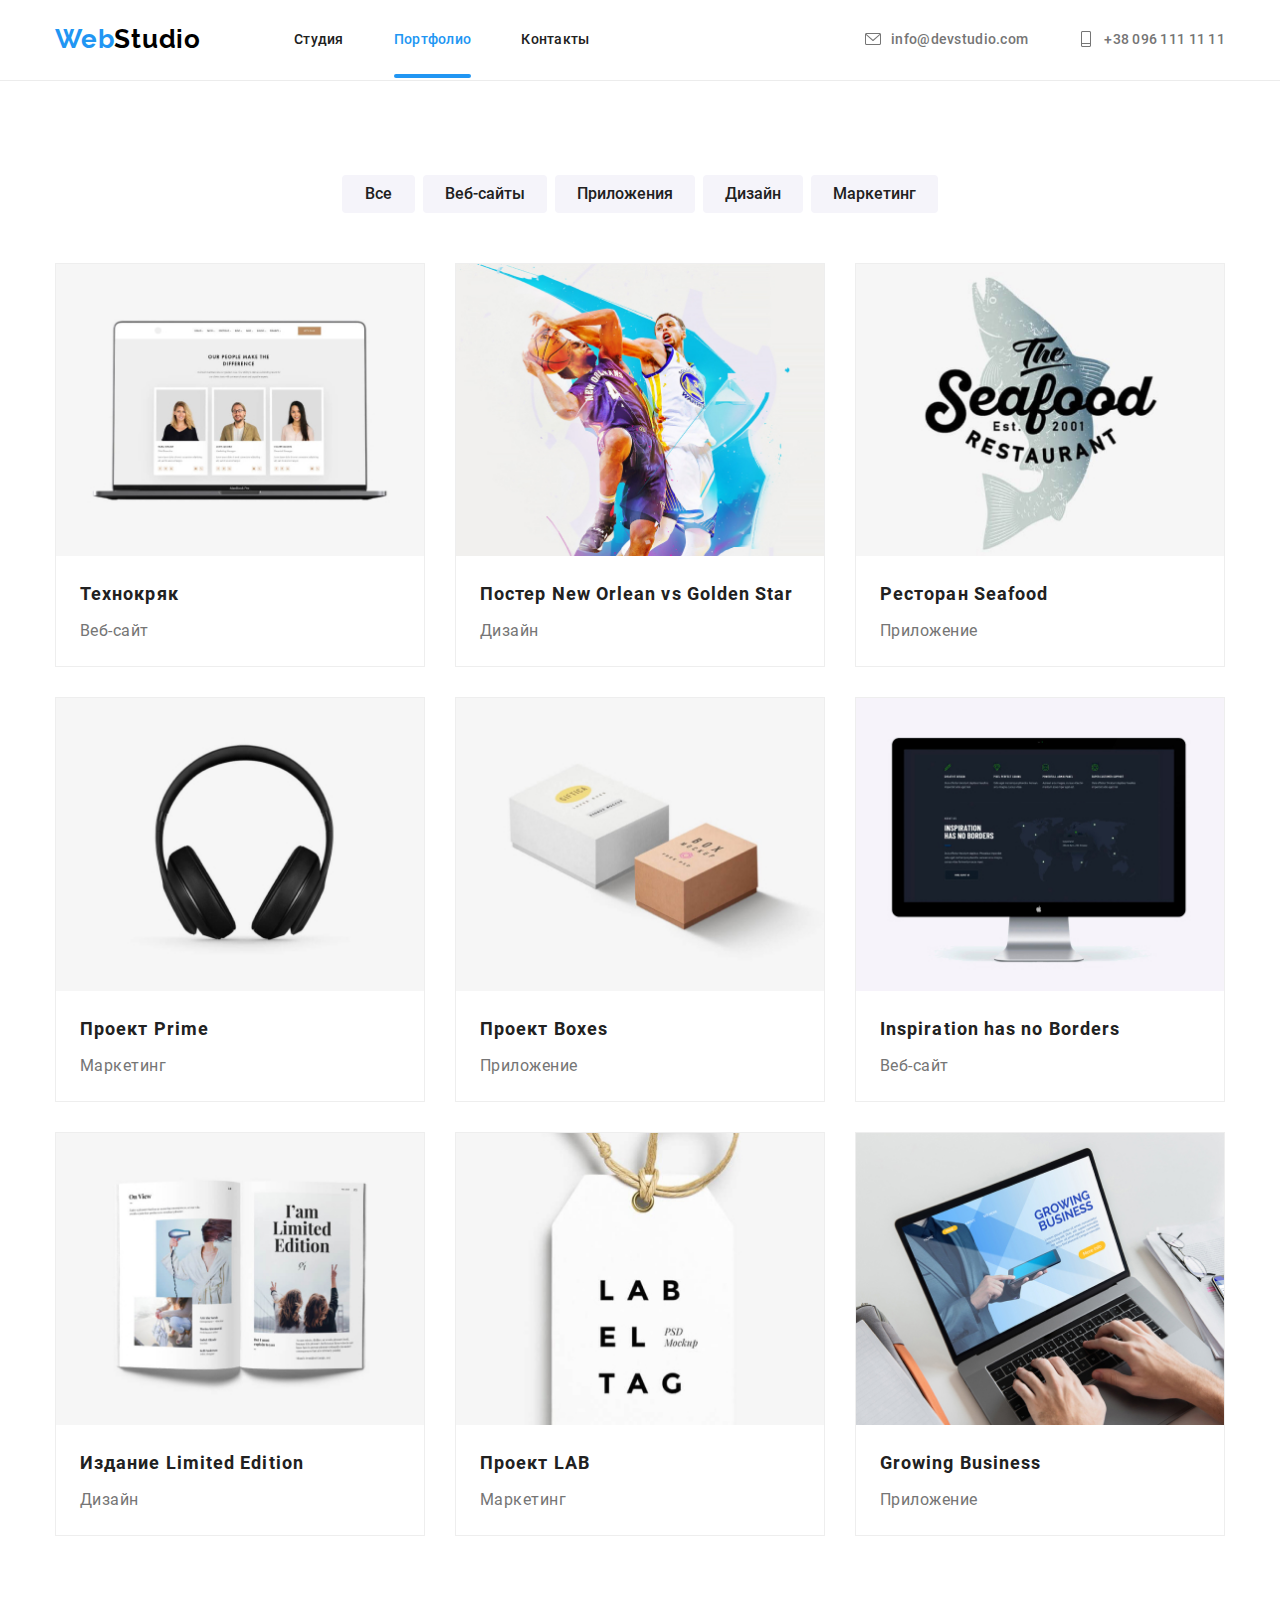
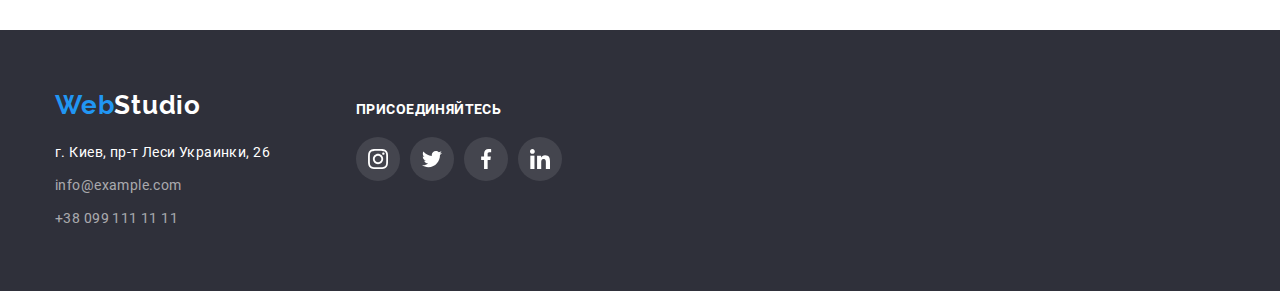
==== portfolio.html @ 685f29b3 "hw6-1" ====
<!DOCTYPE html>
<html lang="en">
<head>
    <meta charset="UTF-8">
    <meta name="viewport" content="width=device-width, initial-scale=1.0">
    <link rel="stylesheet" href="https://cdnjs.cloudflare.com/ajax/libs/modern-normalize/1.0.0/modern-normalize.min.css">
    <link rel="stylesheet" href="./css/fonts.css">
    <link rel="stylesheet" href="./css/styles.css">
    <title>WebStudio</title>
</head>
<body>
    <header class="header header-port">
        <div class="container">
        <nav class="nav">
            <a href="./index.html" lang="en" class="logo"><span class="span-logo">Web</span>Studio</a>
            <ul class="nav-list">
                <li class="nav-list-item">
                    <a href="index.html" class="link-nav">Студия</a>
                </li>
                <li class="nav-list-item">
                    <a href="portfolio.html" class="link-nav current">Портфолио</a>
                </li>
                <li class="nav-list-item">
                    <a href="#contacts" class="link-nav">Контакты</a>
                </li>
            </ul>
        </nav>
        <address class="address">
            <ul class="list-address">
                <li class="list-address-item">
                    <a href="mailto:info@devstudio.com" class="address-link">
                        <svg class="icon-add" width="16" height="20">
                            <use href="./images/sprite.svg#icon-envelope"></use>
                        </svg>
                        info@devstudio.com
                    </a>
                </li>
                <li class="list-address-item">
                    <a href="tel:+380961111111" class="address-link">
                        <svg class="icon-add" width="16" height="20">
                            <use href="./images/sprite.svg#icon-vector"></use>
                        </svg>
                        +38 096 111 11 11
                    </a>
                </li>
            </ul>
        </address>
        </div>
    </header>
    <main>
        <!--PORTFOLIO HERO-->
        <h1 class="visually-hidden">Заголовок</h1>
        <section class="portfolio">
            <div class="container">
            <ul class="portfolio-hero-list">
                <li class="portfolio-hero-list-item">
                    <button class="portfolio-btn" type="button">Все</button>
                </li>
                <li class="portfolio-hero-list-item">
                    <button class="portfolio-btn" type="button">Веб-сайты</button>
                </li>
                <li class="portfolio-hero-list-item">
                    <button class="portfolio-btn" type="button">Приложения</button>
                </li>
                <li class="portfolio-hero-list-item">
                    <button class="portfolio-btn" type="button">Дизайн</button>
                </li>
                <li class="portfolio-hero-list-item">
                    <button class="portfolio-btn" type="button">Маркетинг</button>
                </li>
            </ul>
            
            <!--PORTFOLIO-->

        <h2 class="visually-hidden">Портфолио</h2>
            <ul class="portfolio-list">
                <li class="portfolio-list-item">
                    <a href="#" class="port-list-link">
                            <div class="port-thumb">
                                <img class="portfolio-img" src="./images/portfolio/portfolio-1.jpg" alt="Веб-сайт">
                                <p class="overlay">Технокряк это современная площадка распространения коронавируса. Компании используют эту платформу для цифрового шпионажа и атак на защищённые сервера конкурентов.</p>
                            </div>
                        <div class="port-content">
                            <h3 class="portfolio-title">Технокряк</h3>
                            <p class="portfolio-discription">Веб-сайт</p>
                        </div>
                    </a>
                </li>

                <li class="portfolio-list-item">
                    <a href="#" class="port-list-link">
                            <div class="port-thumb">
                                <img class="portfolio-img" src="./images/portfolio/portfolio-2.jpg" alt="Дизайн">
                                <p class="overlay">Технокряк это современная площадка распространения коронавируса. Компании используют эту платформу для цифрового шпионажа и атак на защищённые сервера конкурентов.</p>
                            </div>
                        <div class="port-content">
                            <h3 class="portfolio-title">Постер New Orlean vs Golden Star</h3>
                            <p class="portfolio-discription">Дизайн</p>
                        </div>
                    </a>
                </li>

                <li class="portfolio-list-item">
                    <a href="#" class="port-list-link">
                            <div class="port-thumb">
                                <img class="portfolio-img" src="./images/portfolio/portfolio-3.jpg" alt="Приложение">
                                <p class="overlay">Технокряк это современная площадка распространения коронавируса. Компании используют эту платформу
                                    для цифрового шпионажа и атак на защищённые сервера конкурентов.</p>
                            </div>
                        <div class="port-content">
                            <h3 class="portfolio-title">Ресторан Seafood</h3>
                            <p class="portfolio-discription">Приложение</p>
                        </div>
                    </a>
                </li>

                <li class="portfolio-list-item">
                    <a href="#" class="port-list-link">
                            <div class="port-thumb">
                                <img class="portfolio-img" src="./images/portfolio/portfolio-4.jpg" alt="Маркетинг">
                                <p class="overlay">Технокряк это современная площадка распространения коронавируса. Компании используют эту платформу
                                    для цифрового шпионажа и атак на защищённые сервера конкурентов.</p>
                            </div>
                        <div class="port-content">
                            <h3 class="portfolio-title">Проект Prime</h3>
                            <p class="portfolio-discription">Маркетинг</p>
                        </div>
                    </a>
                </li>

                <li class="portfolio-list-item">
                    <a href="#" class="port-list-link">
                            <div class="port-thumb">
                                <img class="portfolio-img" src="./images/portfolio/portfolio-5.jpg" alt="Приложение">
                                <p class="overlay">Технокряк это современная площадка распространения коронавируса. Компании используют эту платформу
                                    для цифрового шпионажа и атак на защищённые сервера конкурентов.</p>
                            </div>
                        <div class="port-content">
                            <h3 class="portfolio-title">Проект Boxes</h3>
                            <p class="portfolio-discription">Приложение</p>
                        </div>
                    </a>
                </li>

                <li class="portfolio-list-item">
                    <a href="#" class="port-list-link">
                            <div class="port-thumb">
                                <img class="portfolio-img" src="./images/portfolio/portfolio-6.jpg" alt="Веб-сайт">
                                <p class="overlay">Технокряк это современная площадка распространения коронавируса. Компании используют эту платформу
                                    для цифрового шпионажа и атак на защищённые сервера конкурентов.</p>
                            </div>
                        <div class="port-content">
                            <h3 class="portfolio-title">Inspiration has no Borders</h3>
                            <p class="portfolio-discription">Веб-сайт</p>
                        </div>
                    </a>
                </li>

                <li class="portfolio-list-item">
                    <a href="#" class="port-list-link">
                            <div class="port-thumb">
                                <img class="portfolio-img" src="./images/portfolio/portfolio-7.jpg" alt="Дизайн">
                                <p class="overlay">Технокряк это современная площадка распространения коронавируса. Компании используют эту платформу
                                    для цифрового шпионажа и атак на защищённые сервера конкурентов.</p>
                            </div>
                        <div class="port-content">
                            <h3 class="portfolio-title">Издание Limited Edition</h3>
                            <p class="portfolio-discription">Дизайн</p>
                        </div>
                    </a>
                </li>

                <li class="portfolio-list-item">
                    <a href="#" class="port-list-link">
                            <div class="port-thumb">
                                <img class="portfolio-img" src="./images/portfolio/portfolio-8.jpg" alt="Маркетинг">
                                <p class="overlay">Технокряк это современная площадка распространения коронавируса. Компании используют эту платформу
                                    для цифрового шпионажа и атак на защищённые сервера конкурентов.</p>
                            </div>
                        <div class="port-content">
                            <h3 class="portfolio-title">Проект LAB</h3>
                            <p class="portfolio-discription">Маркетинг</p>
                        </div>
                    </a>
                </li>

                <li class="portfolio-list-item">
                    <a href="#" class="port-list-link">
                            <div class="port-thumb">
                                <img class="portfolio-img" src="./images/portfolio/portfolio-9.jpg" alt="Приложение">
                                <p class="overlay">Технокряк это современная площадка распространения коронавируса. Компании используют эту платформу
                                    для цифрового шпионажа и атак на защищённые сервера конкурентов.</p>
                            </div>
                        <div class="port-content">
                            <h3 class="portfolio-title">Growing Business</h3>
                            <p class="portfolio-discription">Приложение</p>
                        </div>
                    </a>
                </li>
            </ul>
        </div>
        </section>
    </main>
    <footer id="contacts" class="footer">
        <div class="footer-box container">
            <div class="address-box">
                <a href="./index.html" lang="en" class="logo logo-dark"><span class="span-logo">Web</span>Studio</a>
                <address class="address">
                    <ul class="footer-list">
                        <li class="footer-list-item">
                            <a href="https://goo.gl/maps/wBqnjVuJjJqZoF6Z9" target="_blank" rel="noreferrer noopener"
                                class="map-link">г. Киев, пр-т Леси Украинки, 26</a>
                        </li>
                        <li class="footer-list-item">
                            <a href="mailto:info@example.com" class="footer-addres-link">info@example.com</a>
                        </li>
                        <li class="footer-list-item">
                            <a href="tel:+380961111111" class="footer-addres-link">+38 099 111 11 11</a>
                        </li>
                    </ul>
                </address>
            </div>
            <div class="social-box">
                <p class="footer-title">присоединяйтесь</p>
                <ul class="social-links">
                    <li class="social-link-item">
                        <a href="#" class="social-link darklink">
                            <svg class="social-icon dark">
                                <use href="./images/sprite.svg#instagram"></use>
                            </svg>
                        </a>
                    </li>
                    <li class="social-link-item">
                        <a href="#" class="social-link darklink">
                            <svg class="social-icon dark">
                                <use href="./images/sprite.svg#twitter"></use>
                            </svg>
                        </a>
                    </li>
                    <li class="social-link-item">
                        <a href="#" class="social-link darklink">
                            <svg class="social-icon dark">
                                <use href="./images/sprite.svg#facebook"></use>
                            </svg>
                        </a>
                    </li>
                    <li class="social-link-item">
                        <a href="#" class="social-link darklink">
                            <svg class="social-icon dark">
                                <use href="./images/sprite.svg#linkedin"></use>
                            </svg>
                        </a>
                    </li>
                </ul>
            </div>
        </div>
    </footer>
</body>
</html>
---- css/fonts.css ----
@font-face {
  font-family: 'Roboto';
  src: url('../fonts/Roboto-Bold.woff2') format('woff2'),
    url('../fonts/Roboto-Bold.woff') format('woff');
  font-weight: 700;
  font-style: normal;
}

@font-face {
  font-family: 'Roboto';
  src: url('../fonts/Roboto-Regular.woff2') format('woff2'),
    url('../fonts/Roboto-Regular.woff') format('woff');
  font-weight: 400;
  font-style: normal;
}

@font-face {
  font-family: 'Roboto';
  src: url('../fonts/Roboto-Black.woff2') format('woff2'),
    url('../fonts/Roboto-Black.woff') format('woff');
  font-weight: 900;
  font-style: normal;
}

@font-face {
  font-family: 'Roboto';
  src: url('../fonts/Roboto-Medium.woff2') format('woff2'),
    url('../fonts/Roboto-Medium.woff') format('woff');
  font-weight: 500;
  font-style: normal;
}

@font-face {
  font-family: 'Raleway';
  src: url('../fonts/Raleway-Bold.woff2') format('woff2'),
    url('../fonts/Raleway-Bold.woff') format('woff');
  font-weight: bold;
  font-style: normal;
}
---- css/styles.css ----
:root {
  --font-family: Roboto, sans-serif;
  --hover-color: #2196f3;
  --special-black-color: #212121;
  --margin-card: 30px;
  --icon-color: #afb1b8;
}

h1,
h2,
h3,
h4,
h5,
h6,
p {
  margin: 0;
}

ul,
ol {
  margin: 0;
  padding: 0;
}

img {
  display: block;
  max-width: 100%;
  height: auto;
}

.container {
  width: 1200px;
  margin: 0 auto;
  padding: 0 15px;
}

.visually-hidden {
  position: absolute;
  width: 1px;
  height: 1px;
  margin: -1px;
  padding: 0;
  overflow: hidden;
  border: 0;
  clip: rect(0 0 0 0);
}

a {
  text-decoration: none;
}

ul {
  list-style: none;
  padding: 0;
}

address {
  font-style: normal;
}

/*========HEADER========*/

.header {
  padding-top: 24px;
  padding-bottom: 25px;
}

.header .container {
  display: flex;
  align-items: center;
}

.nav,
.nav-list,
.list-address {
  display: flex;
  align-items: center;
}

.nav-list-item:not(:last-child) {
  margin-right: 50px;
}
.address {
  margin-left: auto;
}

.logo {
  margin-right: 93px;

  font-family: Raleway, sans-serif;
  font-style: normal;
  font-weight: 700;
  font-size: 26px;
  line-height: 1.192;
  letter-spacing: 0.03em;
  color: #000000;
}
.logo-dark {
  color: #ffffff;
}

.span-logo {
  font-family: Raleway, sans-serif;
  font-style: normal;
  font-weight: 700;
  font-size: 26px;
  line-height: 1.192;
  letter-spacing: 0.03em;
  color: var(--hover-color);
}

.link-nav {
  font-family: var(--font-family);
  font-style: normal;
  font-weight: 500;
  font-size: 14px;
  line-height: 1.143;
  letter-spacing: 0.02em;
  color: var(--special-black-color);
  position: relative;
  padding-bottom: 31px;
  transition: color 250ms cubic-bezier(0.4, 0, 0.2, 1);
}

.nav-list {
  display: flex;
}

.address-link {
  font-family: var(--font-family);
  font-style: normal;
  font-weight: 500;
  font-size: 14px;
  line-height: 1.143;
  letter-spacing: 0.02em;
  color: #757575;
}

.address-link {
  display: flex;
  align-items: center;
  transition: color 250ms cubic-bezier(0.4, 0, 0.2, 1);
}

.icon-add {
  margin-right: 10px;
  fill: currentColor;
}

.icon-add:hover,
.icon-add:focus {
  fill: var(--hover-color);
}

.list-address-item:not(:last-child) {
  margin-right: 50px;
}

.link-nav:hover,
.link-nav:focus,
.address-link:hover,
.address-link:focus,
.footer-addres-link:hover,
.footer-addres-link:focus,
.map-link:hover,
.map-link:focus {
  color: var(--hover-color);
}

.current {
  color: var(--hover-color);
}

.current::after {
  content: '';
  position: absolute;
  left: 0;
  bottom: 0px;
  display: block;
  width: 100%;
  height: 4px;
  background: var(--hover-color);
  border-radius: 4px;
}

/*========HERO========*/

.hero {
  margin-left: auto;
  margin-right: auto;
  padding-top: 200px;
  padding-bottom: 200px;
  max-width: 1600px;
  background: #2f303a;

  background-image: linear-gradient(
      rgba(47, 48, 58, 0.4),
      rgba(47, 48, 58, 0.4)
    ),
    url(../images/hero/hero-bg.jpg);
  background-position: center;
  background-repeat: no-repeat;
}

.hero-box {
  text-align: center;
  display: block;
}

.hero-title {
  margin-bottom: 30px;
}

.hero-title {
  font-family: var(--font-family);
  font-style: normal;
  font-weight: 900;
  font-size: 44px;
  line-height: 1.364;
  text-align: center;
  letter-spacing: 0.06em;
  text-transform: uppercase;
  color: #ffffff;
}

.hero-btn {
  min-width: 200px;
  min-height: 50px;
  filter: drop-shadow(0px 4px 4px rgba(0, 0, 0, 0.25));
  border: 0px;
  padding: 0px;
  cursor: pointer;

  background: var(--hover-color);
  font-family: var(--font-family);
  font-style: normal;
  font-weight: 700;
  font-size: 16px;
  line-height: 1.875;
  align-items: center;
  text-align: center;
  letter-spacing: 0.06em;
  border-radius: 4px;
  color: #ffffff;
}

/*========PRIORITY========*/

.priority {
  padding-top: 94px;
  padding-bottom: 94px;
}

.priority-list {
  display: flex;
}

.priority-list-item {
  width: 270px;
}

.priority-list-item:not(:last-child) {
  margin-right: 30px;
}

.priority-title {
  margin-bottom: 10px;
  font-family: var(--font-family);
  font-style: normal;
  font-weight: 700;
  font-size: 14px;
  line-height: 1.143;
  letter-spacing: 0.03em;
  text-transform: uppercase;
  color: var(--special-black-color);
}
.priority-discription {
  font-family: var(--font-family);
  font-style: normal;
  font-weight: 400;
  font-size: 14px;
  line-height: 1.714;
  letter-spacing: 0.03em;
  color: #757575;
}

.icon-prior {
  padding: 25px 100px;
  width: 270px;
  height: 120px;
  background: #f5f4fa;
  border-radius: 4px;

  margin-bottom: 30px;
}

/*========WORK========*/

.work {
  padding-bottom: 94px;
}

.work-title,
.team-title,
.clients-title {
  font-family: var(--font-family);
  font-style: normal;
  font-weight: 700;
  font-size: 36px;
  line-height: 1.167;
  text-align: center;
  letter-spacing: 0.03em;
  color: var(--special-black-color);
}

.work-title {
  margin-bottom: 50px;
}

.work-list {
  display: flex;
  align-items: center;
  justify-content: center;
}

.work-list-item:not(:last-child) {
  margin-right: 30px;
}

.work-thumb {
  position: relative;
}

.work-img-title {
  position: absolute;
  bottom: 0;
  left: 0;
  width: 100%;
  height: 70px;
  font-family: var(--font-family);
  font-style: normal;
  font-weight: bold;
  font-size: 14px;
  line-height: 16px;
  text-align: center;
  letter-spacing: 0.03em;
  color: #ffffff;
  text-transform: uppercase;
  background: rgba(47, 48, 58, 0.8);
  padding-top: 27px;
  padding-bottom: 27px;
}

/*========TEAM========*/
.team {
  background: #f5f4fa;
  padding-top: 94px;
  padding-bottom: 94px;
}

.team-title {
  margin-bottom: 50px;
}

.team-contant {
  padding-top: 30px;
  padding-bottom: 30px;
}

.team-list {
  display: flex;
  flex-wrap: wrap;
  margin-left: calc(-1 * var(--margin-card));
}

.team-list-item {
  margin-left: var(--margin-card);
  flex-basis: calc(100% / 4 - var(--margin-card));
  width: 270px;
  box-shadow: 0px 1px 3px rgba(0, 0, 0, 0.12), 0px 1px 1px rgba(0, 0, 0, 0.14),
    0px 2px 1px rgba(0, 0, 0, 0.2);
  border-radius: 0px 0px 4px 4px;
  overflow: hidden;
  background-color: #fff;
}

.team-list-title {
  margin-bottom: 10px;
  font-family: var(--font-family);
  font-style: normal;
  font-weight: 500;
  font-size: 16px;
  line-height: 1.188;
  text-align: center;
  letter-spacing: 0.03em;
  color: var(--special-black-color);
}

.team-discription {
  font-family: var(--font-family);
  font-style: normal;
  font-weight: 400;
  font-size: 16px;
  line-height: 1.188;
  text-align: center;
  letter-spacing: 0.03em;
  color: #757575;
  margin-bottom: 16px;
}

.social-links {
  display: flex;
  justify-content: center;
}

.social-link-item:not(:last-child) {
  margin-right: 10px;
}

.social-link {
  display: flex;
  justify-content: center;
  align-items: center;
  width: 44px;
  height: 44px;
  border-radius: 50%;
  background-color: #fff;
  transition: background-color 250ms cubic-bezier(0.4, 0, 0.2, 1);
}

.social-icon {
  width: 20px;
  height: 20px;
  fill: var(--icon-color);
  transition: fill 250ms cubic-bezier(0.4, 0, 0.2, 1);
}

.social-link:hover .social-icon,
.social-link:focus .social-icon {
  fill: #ffffff;
}

.social-link:hover,
.social-link:focus {
  background-color: var(--hover-color);
}

/* =======CLIENTS======= */

.clients {
  padding-top: 94px;
  padding-bottom: 94px;
}

.clients-title {
  margin-bottom: 50px;
}

.clients-list {
  display: flex;
  justify-content: center;
  align-items: center;
  margin-left: -30px;
}

.clients-list-item {
  margin-left: 30px;
}

.clients-link {
  display: flex;
  justify-content: center;
  align-items: center;
  width: 170px;
  height: 90px;
  border: 1px solid var(--icon-color);
  box-sizing: border-box;
  border-radius: 4px;
  transition: border-color 250ms cubic-bezier(0.4, 0, 0.2, 1);
}

.clients-icon {
  fill: var(--icon-color);
  transition: fill 250ms cubic-bezier(0.4, 0, 0.2, 1);
}

.clients-link:hover .clients-icon,
.clients-link:focus .clients-icon {
  fill: var(--hover-color);
}

.clients-link:hover,
.clients-link:focus {
  border-color: var(--hover-color);
}

/*========FOOTER========*/

.map-link {
  font-family: var(--font-family);
  font-style: normal;
  font-weight: 400;
  font-size: 14px;
  line-height: 1.714;
  letter-spacing: 0.03em;
  color: #ffffff;
  transition: color 250ms cubic-bezier(0.4, 0, 0.2, 1);
}

.footer-addres-link {
  font-family: var(--font-family);
  font-style: normal;
  font-weight: 400;
  font-size: 14px;
  line-height: 1.714;
  letter-spacing: 0.03em;
  color: rgba(255, 255, 255, 0.6);
  transition: color 250ms cubic-bezier(0.4, 0, 0.2, 1);
}

.logo-dark {
  display: inline-block;
  margin-right: 0;
  margin-bottom: 20px;
}

.footer {
  padding-top: 60px;
  padding-bottom: 60px;
  background: #2f303a;
}

.footer-list-item {
  width: 231px;
}

.footer-list-item:not(:last-child) {
  margin-bottom: 9px;
}

.footer-box {
  display: flex;
  align-items: baseline;
}

.address-box {
  margin-right: 70px;
}

.footer-title {
  font-family: Roboto;
  font-style: normal;
  font-weight: bold;
  font-size: 14px;
  line-height: 1.143;
  letter-spacing: 0.03em;
  text-transform: uppercase;
  color: #ffffff;

  display: inline-block;
  margin-bottom: 20px;
}

.dark {
  fill: #fff;
}

.darklink {
  background-color: rgba(255, 255, 255, 0.1);
}

/*========PORTFOLIO========*/

.portfolio {
  padding-top: 94px;
  padding-bottom: 94px;
}

.header-port {
  border-bottom: 1px solid #ececec;
}

.portfolio-hero-list {
  display: flex;
  justify-content: center;
  margin-bottom: 50px;
}

.portfolio-hero-list-item:not(:last-child) {
  margin-right: 8px;
}

.portfolio-btn {
  font-family: var(--font-family);
  font-style: normal;
  font-weight: 500;
  font-size: 16px;
  line-height: 1.625;
  text-align: center;
  color: #ffffff;

  padding: 6px 22px;
  border: 0;

  min-width: 73px;
  min-height: 38px;
}

.portfolio-btn {
  background: #f5f4fa;
  border-radius: 4px;
  color: var(--special-black-color);
  transition-property: background, box-shadow, border-radius, color;
  transition-duration: 250ms;
  transition-timing-function: cubic-bezier(0.4, 0, 0.2, 1);
}

.portfolio-btn:hover,
.portfolio-btn:focus {
  background: var(--hover-color);
  box-shadow: 0px 3px 1px rgba(0, 0, 0, 0.1), 0px 1px 2px rgba(0, 0, 0, 0.08),
    0px 2px 2px rgba(0, 0, 0, 0.12);
  border-radius: 4px;
  color: #ffffff;
}

.portfolio-title {
  font-family: var(--font-family);
  font-style: normal;
  font-weight: 700;
  font-size: 18px;
  line-height: 2;
  letter-spacing: 0.06em;
  color: var(--special-black-color);

  margin-bottom: 4px;
}

.portfolio-discription {
  font-family: var(--font-family);
  font-style: normal;
  font-weight: 400;
  font-size: 16px;
  line-height: 1.875;
  letter-spacing: 0.03em;
  color: #757575;
}

.portfolio-list {
  display: flex;
  flex-wrap: wrap;
  margin-left: calc(-1 * var(--margin-card));
  margin-top: calc(-1 * var(--margin-card));
}

.portfolio-list-item {
  width: 370px;
  margin-left: var(--margin-card);
  margin-top: var(--margin-card);
  border: 1px solid #eeeeee;
  transition: box-shadow 250ms cubic-bezier(0.4, 0, 0.2, 1);
}

.portfolio-list-item:hover {
  box-shadow: 0px 1px 1px rgba(0, 0, 0, 0.12), 0px 4px 4px rgba(0, 0, 0, 0.06),
    1px 4px 6px rgba(0, 0, 0, 0.16);
}

.port-list-link {
  display: block;
  transition: box-shadow 250ms cubic-bezier(0.4, 0, 0.2, 1);
}

.port-list-link:focus {
  box-shadow: 0px 1px 1px rgba(0, 0, 0, 0.12), 0px 4px 4px rgba(0, 0, 0, 0.06),
    1px 4px 6px rgba(0, 0, 0, 0.16);
}

.port-content {
  padding-top: 20px;
  padding-bottom: 20px;
  padding-left: 24px;
}

.port-thumb {
  position: relative;
  overflow: hidden;
}
.overlay {
  position: absolute;
  top: 0;
  left: 0;
  width: 100%;
  height: 100%;
  background: rgba(33, 150, 243, 0.9);
  color: #ffffff;

  transform: translateY(100%);

  opacity: 0;
  visibility: hidden;
  pointer-events: none;

  transition-property: opacity, visibility, pointer-event, transform;
  transition-duration: 250ms;
  transition-timing-function: cubic-bezier(0.4, 0, 0.2, 1);

  display: flex;
  justify-content: center;
  align-items: center;
  padding-left: 24px;
  padding-right: 24px;

  font-family: var(--font-family);
  font-style: normal;
  font-weight: normal;
  font-size: 18px;
  line-height: 1.556;
  letter-spacing: 0.03em;
}

.portfolio-list-item:hover .overlay {
  opacity: 1;
  visibility: visible;
  pointer-events: auto;
  transform: translateY(0%);
}

.port-list-link:focus .overlay {
  opacity: 1;
  visibility: visible;
  pointer-events: auto;
  transform: translateY(0%);
}

/*========MODAL========*/

.backdrop {
  position: fixed;
  top: 0;
  left: 0;
  width: 100%;
  height: 100%;
  background-color: rgba(0, 0, 0, 0.2);
  opacity: 1;
}

.modal {
  position: absolute;
  top: 50%;
  left: 50%;
  transform: translate(-50%, -50%);

  width: 528px;
  height: 581px;
  background-color: #ffffff;
}

.backdrop.is-hidden {
  opacity: 0;
  pointer-events: none;
}

.close-btn {
  position: absolute;
  top: 8px;
  right: 8px;

  display: flex;
  justify-content: center;
  align-items: center;

  width: 30px;
  height: 30px;

  background-color: #ffffff;
  border: 1px solid rgba(0, 0, 0, 0.1);
  border-radius: 50%;
  padding: 0;
}

.close {
  width: 18px;
  height: 18px;
}
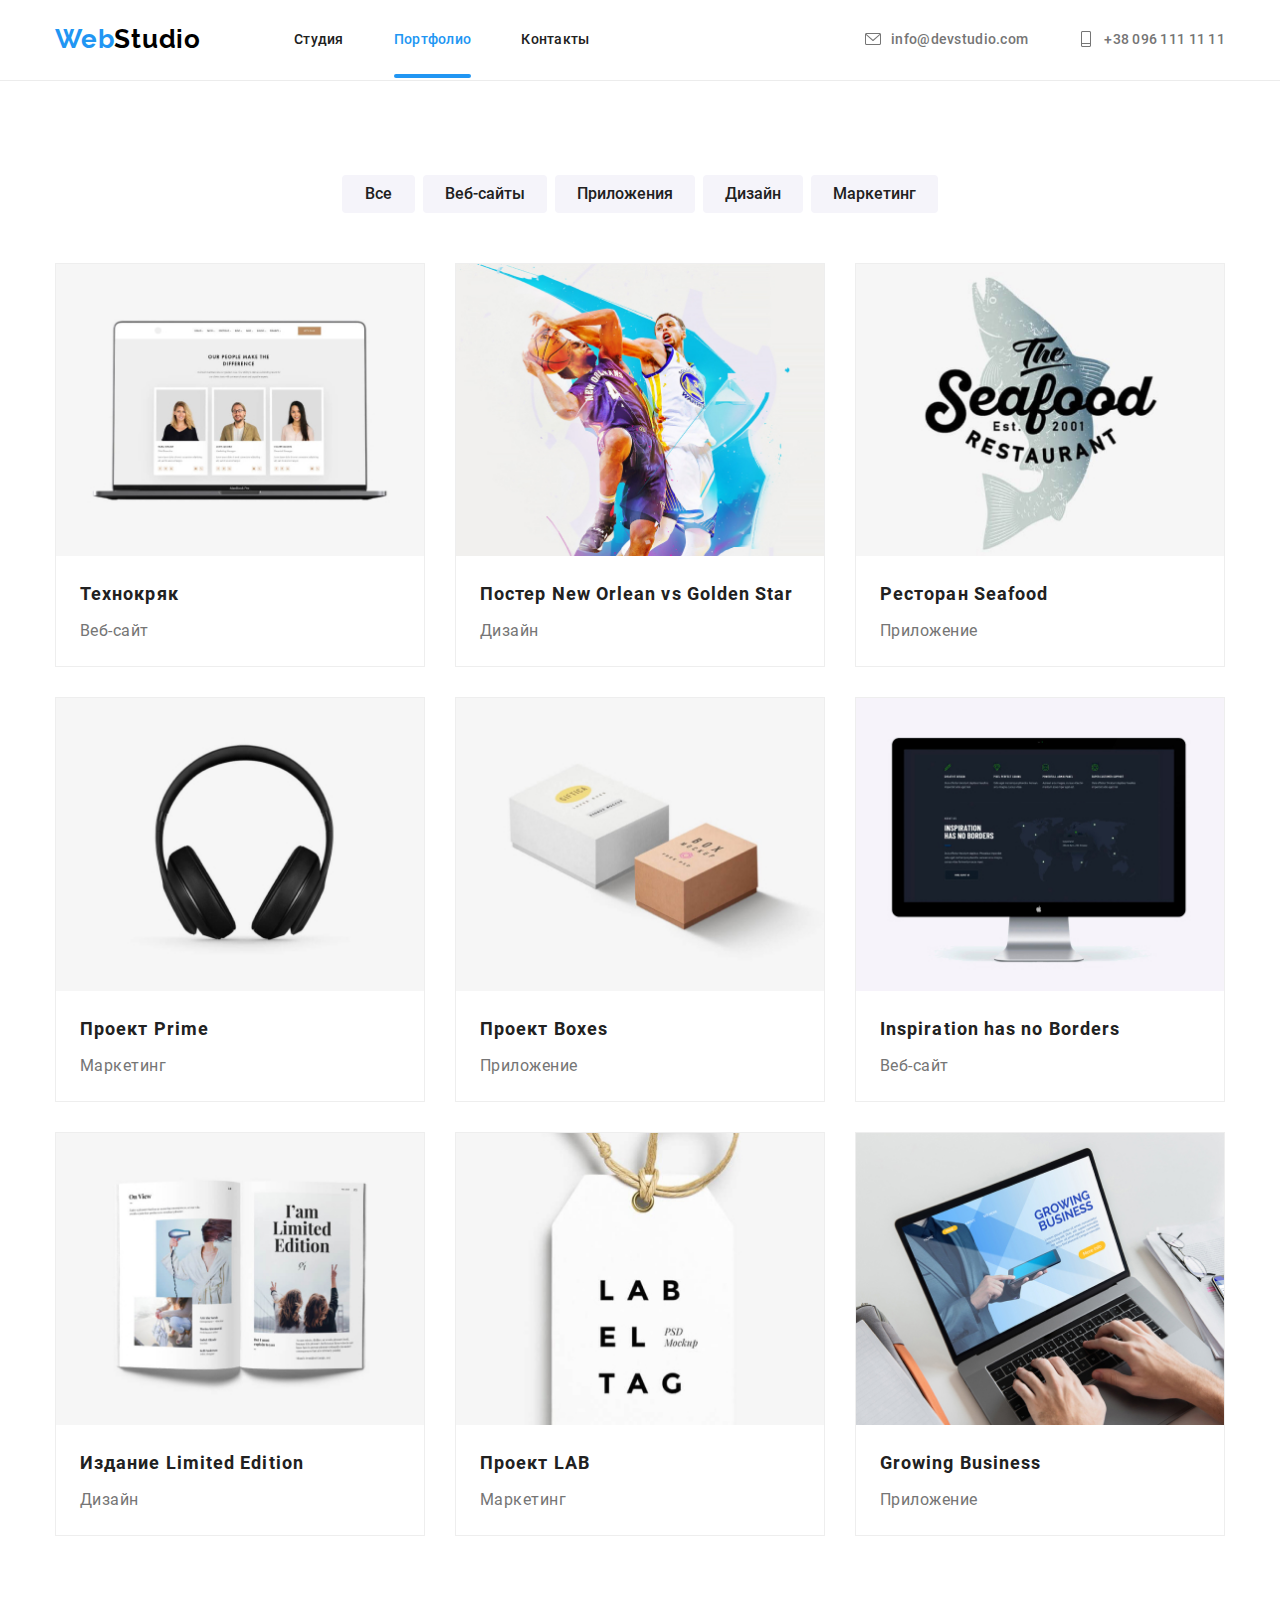
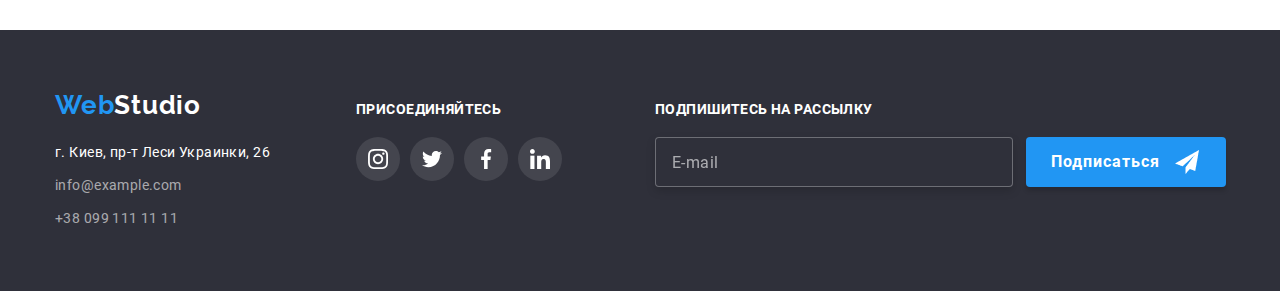
==== commit 0faf2a91: "hw6-4" ====
--- a/portfolio.html
+++ b/portfolio.html
@@ -253,6 +253,13 @@
                     </li>
                 </ul>
             </div>
+            <div class="footer-form">
+                <p class="footer-form-title">Подпишитесь на рассылку</p>
+                <form action="#" class="footer-modal-form">
+                    <input type="email" name="user-mail" placeholder="E-mail" class="footer-modal-text">
+                    <button type="submit" class="footer-modal-btn">Подписаться<span class="modal-btn-img"></span></button>
+                </form>
+            </div>
         </div>
     </footer>
 </body>
--- a/css/styles.css
+++ b/css/styles.css
@@ -548,9 +548,9 @@
 }
 
 .footer-title {
-  font-family: Roboto;
-  font-style: normal;
-  font-weight: bold;
+  font-family: var(--font-family);
+  font-style: normal;
+  font-weight: 700;
   font-size: 14px;
   line-height: 1.143;
   letter-spacing: 0.03em;
@@ -567,6 +567,97 @@
 
 .darklink {
   background-color: rgba(255, 255, 255, 0.1);
+}
+
+.social-box {
+  margin-right: 93px;
+}
+
+.footer-form {
+  align-items: center;
+  justify-content: center;
+}
+
+.footer-form-title {
+  font-family: var(--font-family);
+  font-style: normal;
+  font-weight: 700;
+  font-size: 14px;
+  line-height: 1.143;
+  letter-spacing: 0.03em;
+  text-transform: uppercase;
+  color: #ffffff;
+  display: inline-block;
+  margin-bottom: 20px;
+}
+
+.footer-modal-form {
+  display: flex;
+}
+
+.footer-modal-text {
+  padding: 15px 16px;
+  color: #ffffff;
+  outline: none;
+}
+
+.footer-modal-text:focus {
+  border: 1px solid #ffffff;
+}
+
+.footer-modal-text::placeholder {
+  font-family: var(--font-family);
+  font-style: normal;
+  font-weight: 400;
+  font-size: 16px;
+  line-height: 1.25;
+  letter-spacing: 0.03em;
+  color: rgba(255, 255, 255, 0.6);
+}
+
+.footer-modal-btn {
+  display: inline-flex;
+  align-items: center;
+  font-weight: bold;
+  font-family: var(--font-family);
+  font-size: 16px;
+  line-height: 1.88;
+  text-align: center;
+  letter-spacing: 0.06em;
+  color: #ffffff;
+  background-color: var(--hover-color);
+  box-shadow: 0px 4px 4px rgba(0, 0, 0, 0.15);
+  border-radius: 4px;
+  border: 1px solid transparent;
+  padding: 10px 24px;
+  margin-left: 13px;
+
+  width: 200px;
+  height: 50px;
+
+  cursor: pointer;
+}
+
+.modal-btn-img {
+  display: inline-block;
+  width: 24px;
+  height: 24px;
+  background-image: url('../images/modal/modal-icon.png');
+  background-repeat: no-repeat;
+  background-position: right center;
+
+  margin-left: 15px;
+}
+
+.footer-modal-text {
+  width: 358px;
+  height: 50px;
+  border: 1px solid rgba(255, 255, 255, 0.3);
+  box-sizing: border-box;
+  filter: drop-shadow(0px 4px 4px rgba(0, 0, 0, 0.15));
+  border-radius: 4px;
+
+  background-color: #2f303a;
 }
 
 /*========PORTFOLIO========*/
@@ -754,6 +845,8 @@
   width: 528px;
   height: 581px;
   background-color: #ffffff;
+
+  padding: 40px;
 }
 
 .backdrop.is-hidden {
@@ -783,3 +876,141 @@
   width: 18px;
   height: 18px;
 }
+
+.modal-title {
+  font-family: var(--font-family);
+  font-style: normal;
+  font-weight: 700;
+  font-size: 20px;
+  line-height: 1.15;
+  text-align: center;
+  letter-spacing: 0.03em;
+  color: #212121;
+
+  margin-bottom: 12px;
+}
+
+.modal-form {
+  display: flex;
+  flex-direction: column;
+}
+
+.form-box {
+  position: relative;
+  margin-bottom: 10px;
+}
+
+.modal-text {
+  width: 100%;
+  height: 40px;
+  margin-top: 4px;
+  padding-left: 35px;
+  padding-top: 11px;
+  padding-bottom: 11px;
+
+  border: 1px solid rgba(33, 33, 33, 0.2);
+  border-radius: 4px;
+
+  outline: none;
+}
+
+.modal-text:focus,
+.modal-text:hover {
+  border-color: var(--hover-color);
+}
+
+.modal-text:focus-within + .modal-img,
+.modal-text:hover + .modal-img {
+  fill: var(--hover-color);
+}
+
+.modal-text-field {
+  width: 100%;
+  height: 120px;
+  resize: none;
+
+  border: 1px solid rgba(33, 33, 33, 0.2);
+  border-radius: 4px;
+  margin-top: 4px;
+  padding: 12px 16px;
+
+  outline: none;
+}
+
+.modal-text-field::placeholder {
+  font-family: var(--font-family);
+  font-style: normal;
+  font-weight: 400;
+  font-size: 12px;
+  line-height: 1.167;
+  letter-spacing: 0.01em;
+  color: rgba(117, 117, 117, 0.5);
+}
+
+.modal-text-field:hover,
+.modal-text-field:focus {
+  border-color: var(--hover-color);
+}
+
+.modal-field {
+  font-family: var(--font-family);
+  font-style: normal;
+  font-weight: 400;
+  font-size: 12px;
+  letter-spacing: 0.01em;
+  color: #757575;
+}
+
+.textarea {
+  margin-bottom: 20px;
+}
+
+.modal-policy-text {
+  font-family: var(--font-family);
+  font-style: normal;
+  font-weight: 400;
+  font-size: 14px;
+  line-height: 1.714;
+  letter-spacing: 0.03em;
+  color: #757575;
+  margin-bottom: 30px;
+}
+
+.modal-form-btn {
+  width: 200px;
+  height: 50px;
+  border: 0px;
+  padding: 0px;
+  margin: auto;
+  cursor: pointer;
+
+  background: var(--hover-color);
+  font-family: var(--font-family);
+  font-style: normal;
+  font-weight: 700;
+  font-size: 16px;
+  line-height: 1.875;
+  align-items: center;
+  text-align: center;
+  letter-spacing: 0.06em;
+  border-radius: 4px;
+  color: #ffffff;
+
+  transition-property: box-shadow;
+  transition-duration: 250ms;
+  transition-timing-function: cubic-bezier(0.4, 0, 0.2, 1);
+}
+
+.modal-form-btn:hover,
+.modal-form-btn:focus {
+  box-shadow: 0px 3px 1px rgba(0, 0, 0, 0.1), 0px 1px 2px rgba(0, 0, 0, 0.08),
+    0px 2px 2px rgba(0, 0, 0, 0.12);
+}
+
+.modal-img {
+  position: absolute;
+  left: 12px;
+  bottom: 11px;
+  width: 18px;
+  height: 18px;
+}
